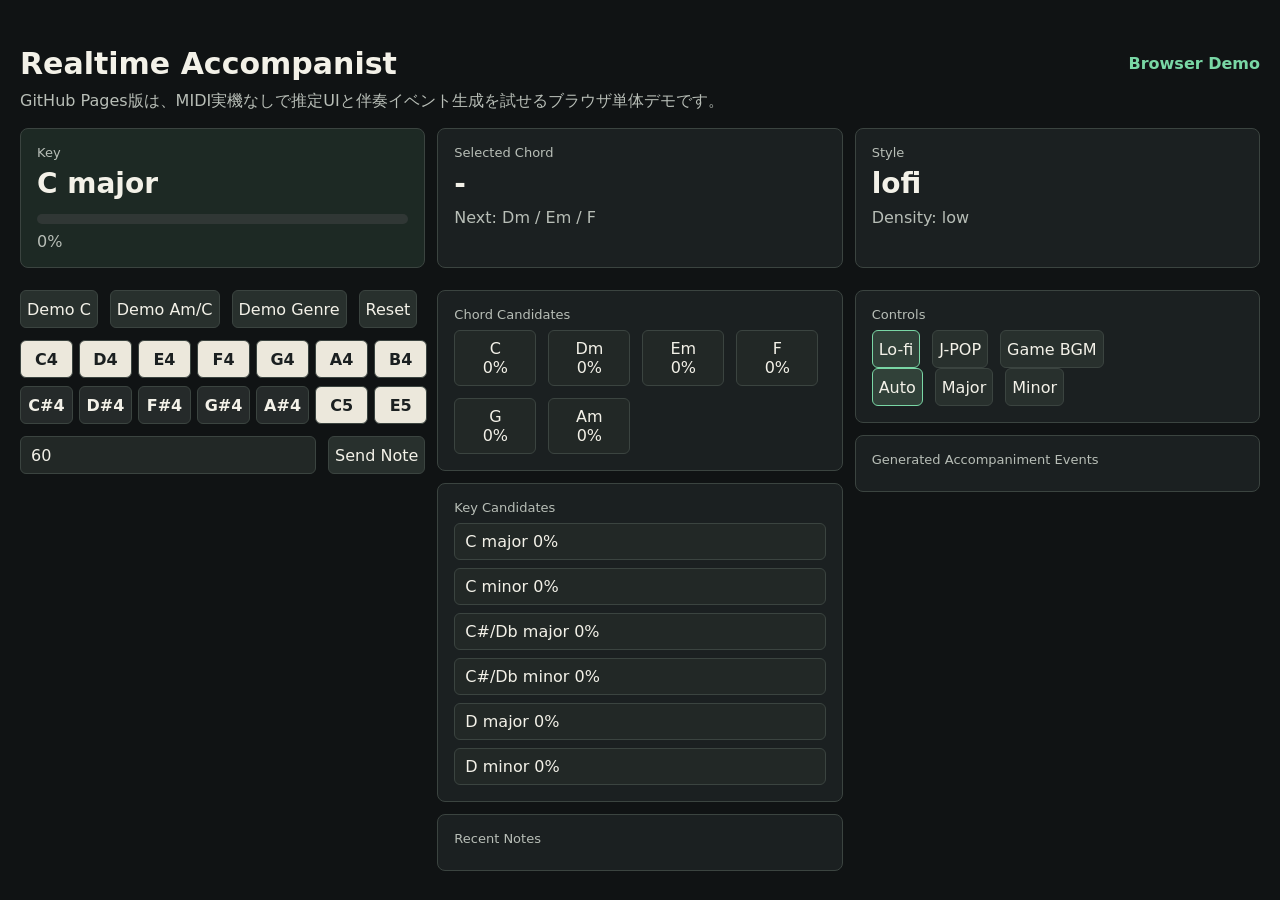
==== site/index.html @ 41ae3988 "Build realtime accompanist MVP with CI and Pages" ====
<!doctype html>
<html lang="en">
  <head>
    <meta charset="utf-8" />
    <meta name="viewport" content="width=device-width, initial-scale=1" />
    <title>Realtime Accompanist Demo</title>
    <link rel="stylesheet" href="./styles.css" />
  </head>
  <body>
    <main class="shell">
      <section class="stage">
        <div class="topline">
          <h1>Realtime Accompanist</h1>
          <div class="status" id="status">Browser Demo</div>
        </div>
        <p class="lede">GitHub Pages版は、MIDI実機なしで推定UIと伴奏イベント生成を試せるブラウザ単体デモです。</p>
        <div class="hero-grid">
          <section class="panel emphasis">
            <span class="label">Key</span>
            <div class="primary" id="primary-key">C major</div>
            <div class="meter"><span id="confidence-bar"></span></div>
            <div class="subtle" id="confidence-text">0%</div>
          </section>
          <section class="panel">
            <span class="label">Selected Chord</span>
            <div class="primary" id="selected-chord">-</div>
            <div class="subtle" id="next-likely">Next: -</div>
          </section>
          <section class="panel">
            <span class="label">Style</span>
            <div class="primary" id="style">lofi</div>
            <div class="subtle" id="density">Density: low</div>
          </section>
        </div>
      </section>

      <section class="workspace">
        <div class="column">
          <div class="toolbar">
            <button data-demo="c-major">Demo C</button>
            <button data-demo="ambiguous">Demo Am/C</button>
            <button data-demo="genre-switch">Demo Genre</button>
            <button id="reset">Reset</button>
          </div>
          <div class="keyboard" id="keyboard"></div>
          <div class="manual">
            <input id="note-input" type="number" min="0" max="127" value="60" />
            <button id="send-note">Send Note</button>
          </div>
        </div>

        <div class="column">
          <section class="panel">
            <span class="label">Chord Candidates</span>
            <div class="chips" id="chords"></div>
          </section>
          <section class="panel">
            <span class="label">Key Candidates</span>
            <div class="list" id="keys"></div>
          </section>
          <section class="panel">
            <span class="label">Recent Notes</span>
            <div class="timeline" id="recent-notes"></div>
          </section>
        </div>

        <div class="column">
          <section class="panel">
            <span class="label">Controls</span>
            <div class="segmented" id="styles">
              <button data-style="lofi">Lo-fi</button>
              <button data-style="jpop">J-POP</button>
              <button data-style="game_bgm">Game BGM</button>
            </div>
            <div class="segmented" id="biases">
              <button data-bias="auto">Auto</button>
              <button data-bias="major">Major</button>
              <button data-bias="minor">Minor</button>
            </div>
          </section>
          <section class="panel">
            <span class="label">Generated Accompaniment Events</span>
            <div class="events" id="events"></div>
          </section>
        </div>
      </section>
    </main>
    <script src="./app.js"></script>
  </body>
</html>
---- site/styles.css ----
:root {
  color-scheme: dark;
  --bg: #101314;
  --panel: #1b2021;
  --panel-2: #222826;
  --text: #f3f1e8;
  --muted: #b8beb7;
  --line: #3b4440;
  --accent: #79d7a5;
  --accent-2: #f0bf64;
}

* {
  box-sizing: border-box;
}

body {
  margin: 0;
  background: var(--bg);
  color: var(--text);
  font-family: Inter, "Segoe UI", system-ui, sans-serif;
}

button,
input {
  font: inherit;
}

button {
  min-height: 38px;
  border: 1px solid var(--line);
  border-radius: 6px;
  background: #28302d;
  color: var(--text);
  cursor: pointer;
}

button:hover,
button.active {
  border-color: var(--accent);
  background: #314139;
}

.shell {
  width: min(1240px, calc(100% - 32px));
  margin: 0 auto;
  padding: 24px 0;
}

.stage {
  padding: 22px 0;
}

.topline,
.hero-grid,
.workspace,
.toolbar,
.manual,
.segmented,
.chips {
  display: flex;
  gap: 12px;
}

.topline {
  align-items: center;
  justify-content: space-between;
}

h1 {
  margin: 0;
  font-size: 30px;
  font-weight: 720;
}

.lede {
  color: var(--muted);
  margin: 10px 0 0;
}

.status {
  color: var(--accent);
  font-weight: 700;
}

.hero-grid {
  margin-top: 16px;
}

.panel {
  width: 100%;
  border: 1px solid var(--line);
  border-radius: 8px;
  background: var(--panel);
  padding: 16px;
}

.emphasis {
  background: #1d2924;
}

.label {
  display: block;
  color: var(--muted);
  font-size: 13px;
  margin-bottom: 8px;
}

.primary {
  font-size: 28px;
  font-weight: 760;
  line-height: 1.15;
}

.subtle {
  color: var(--muted);
  margin-top: 8px;
}

.workspace {
  align-items: flex-start;
}

.column {
  display: grid;
  gap: 12px;
  flex: 1;
  min-width: 0;
}

.keyboard {
  display: grid;
  grid-template-columns: repeat(7, minmax(0, 1fr));
  gap: 8px;
}

.keyboard button {
  aspect-ratio: 1 / 0.72;
  background: #ece8dc;
  color: #1b2021;
  font-weight: 720;
}

.keyboard button.black {
  background: #252a2a;
  color: var(--text);
}

.manual input {
  min-width: 0;
  flex: 1;
  border: 1px solid var(--line);
  border-radius: 6px;
  background: var(--panel-2);
  color: var(--text);
  padding: 0 10px;
}

.chips {
  flex-wrap: wrap;
}

.chip,
.list-row,
.note,
.event-row {
  border: 1px solid var(--line);
  border-radius: 6px;
  background: var(--panel-2);
  padding: 8px 10px;
}

.chip {
  min-width: 82px;
}

.list,
.timeline,
.events {
  display: grid;
  gap: 8px;
}

.timeline {
  grid-template-columns: repeat(auto-fit, minmax(48px, 1fr));
}

.meter {
  width: 100%;
  height: 10px;
  margin-top: 14px;
  border-radius: 999px;
  background: #303735;
  overflow: hidden;
}

.meter span {
  display: block;
  height: 100%;
  width: 0%;
  background: linear-gradient(90deg, var(--accent), var(--accent-2));
}

@media (max-width: 860px) {
  .hero-grid,
  .workspace,
  .topline {
    flex-direction: column;
  }

  h1 {
    font-size: 24px;
  }
}
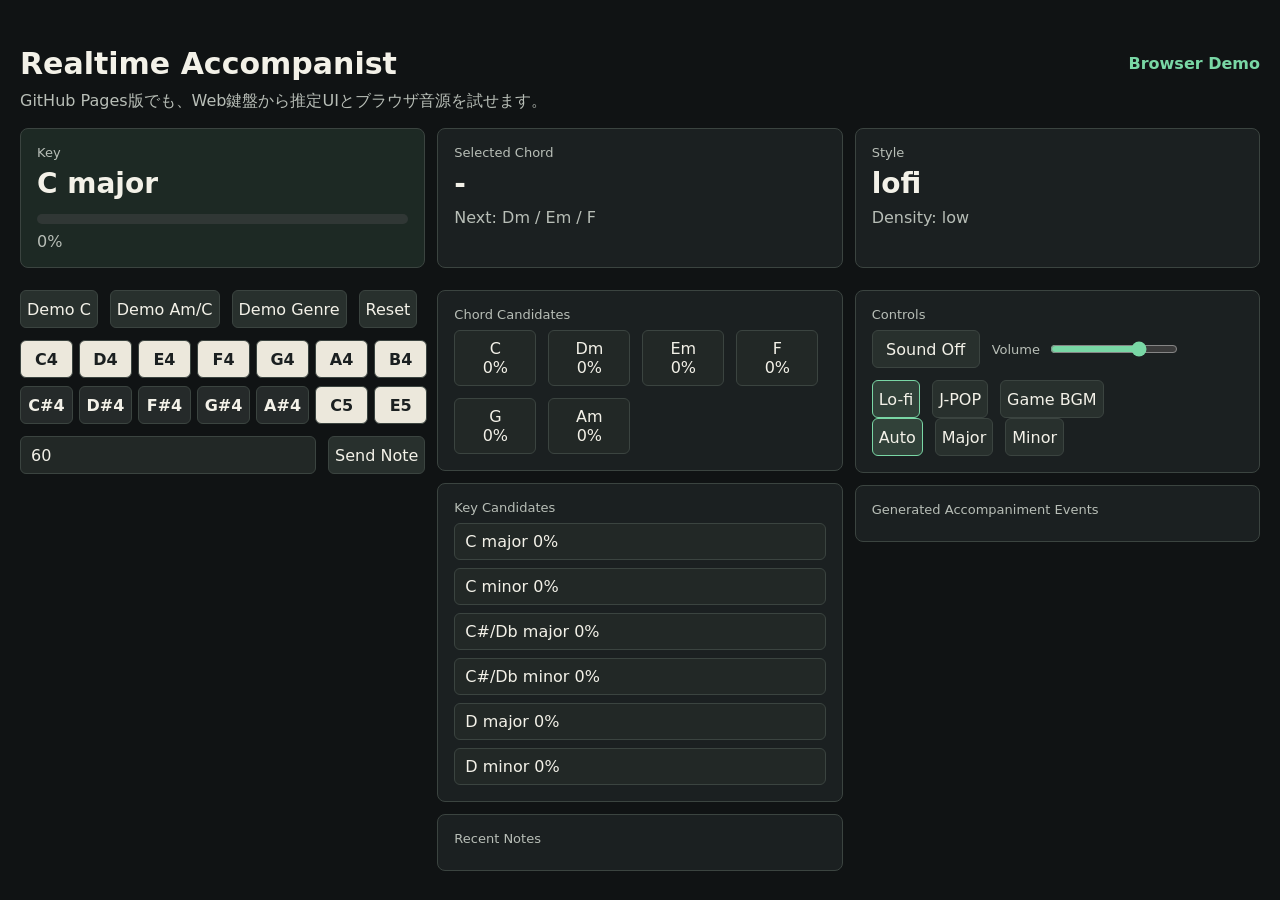
==== commit a31d05e6: "Add browser audio output for web keyboard" ====
--- a/site/index.html
+++ b/site/index.html
@@ -13,7 +13,7 @@
           <h1>Realtime Accompanist</h1>
           <div class="status" id="status">Browser Demo</div>
         </div>
-        <p class="lede">GitHub Pages版は、MIDI実機なしで推定UIと伴奏イベント生成を試せるブラウザ単体デモです。</p>
+        <p class="lede">GitHub Pages版でも、Web鍵盤から推定UIとブラウザ音源を試せます。</p>
         <div class="hero-grid">
           <section class="panel emphasis">
             <span class="label">Key</span>
@@ -67,6 +67,13 @@
         <div class="column">
           <section class="panel">
             <span class="label">Controls</span>
+            <div class="audio-controls">
+              <button id="audio-toggle" aria-pressed="false">Sound Off</button>
+              <label class="volume-control">
+                <span>Volume</span>
+                <input id="volume" type="range" min="0" max="1" step="0.01" value="0.72" />
+              </label>
+            </div>
             <div class="segmented" id="styles">
               <button data-style="lofi">Lo-fi</button>
               <button data-style="jpop">J-POP</button>
@@ -88,4 +95,3 @@
     <script src="./app.js"></script>
   </body>
 </html>
-
--- a/site/styles.css
+++ b/site/styles.css
@@ -56,6 +56,7 @@
 .workspace,
 .toolbar,
 .manual,
+.audio-controls,
 .segmented,
 .chips {
   display: flex;
@@ -146,6 +147,12 @@
   color: var(--text);
 }
 
+.keyboard button.playing {
+  border-color: var(--accent-2);
+  box-shadow: 0 0 0 3px rgb(240 191 100 / 28%);
+  transform: translateY(1px);
+}
+
 .manual input {
   min-width: 0;
   flex: 1;
@@ -154,6 +161,30 @@
   background: var(--panel-2);
   color: var(--text);
   padding: 0 10px;
+}
+
+.audio-controls {
+  align-items: center;
+  flex-wrap: wrap;
+  margin-bottom: 12px;
+}
+
+.audio-controls button {
+  min-width: 108px;
+}
+
+.volume-control {
+  display: flex;
+  align-items: center;
+  gap: 8px;
+  min-width: 180px;
+  color: var(--muted);
+  font-size: 13px;
+}
+
+.volume-control input {
+  width: 128px;
+  accent-color: var(--accent);
 }
 
 .chips {
@@ -212,4 +243,3 @@
     font-size: 24px;
   }
 }
-
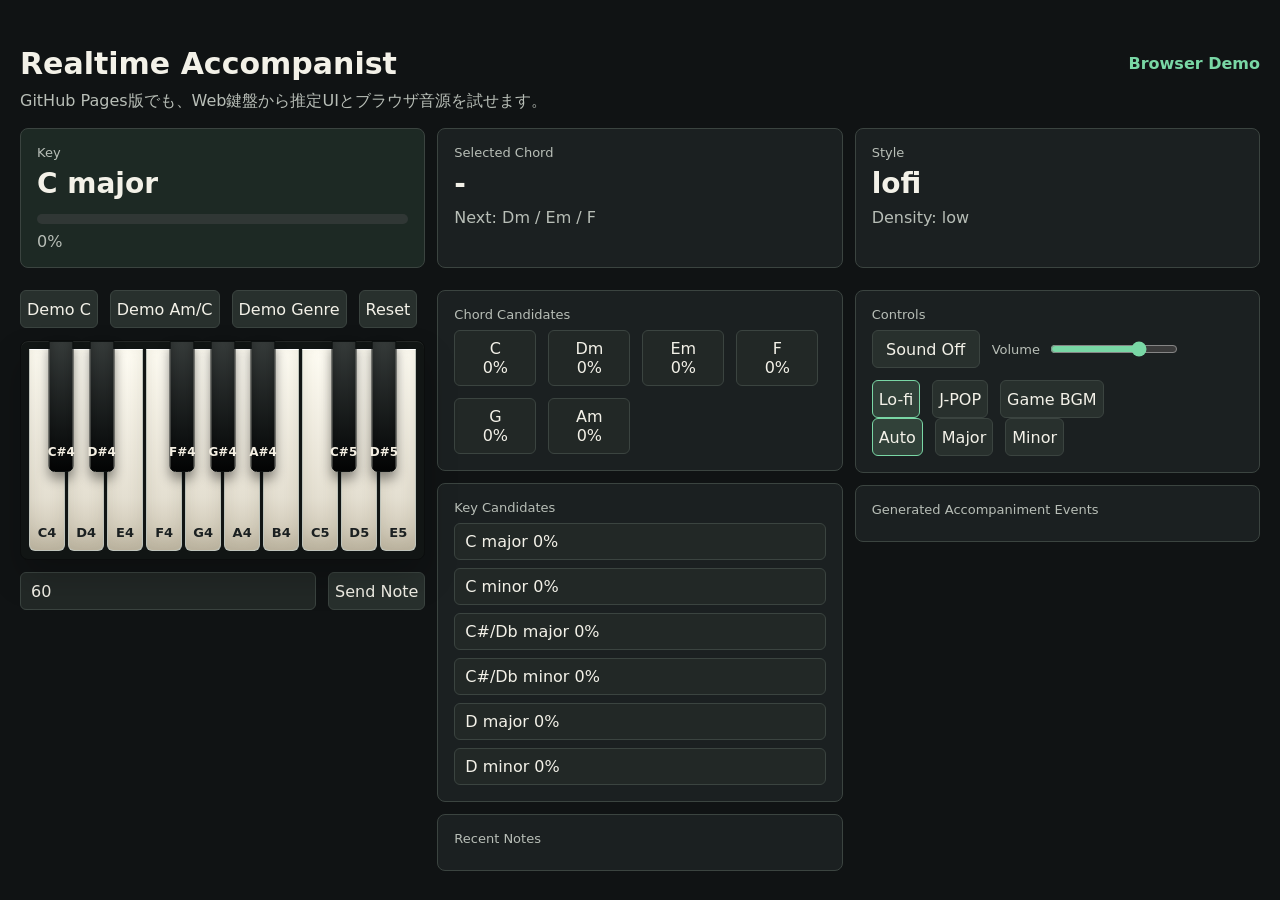
==== commit f696deac: "Make web keyboard look like a piano" ====
--- a/site/index.html
+++ b/site/index.html
@@ -4,7 +4,7 @@
     <meta charset="utf-8" />
     <meta name="viewport" content="width=device-width, initial-scale=1" />
     <title>Realtime Accompanist Demo</title>
-    <link rel="stylesheet" href="./styles.css" />
+    <link rel="stylesheet" href="./styles.css?v=piano-keyboard-20260608" />
   </head>
   <body>
     <main class="shell">
@@ -92,6 +92,6 @@
         </div>
       </section>
     </main>
-    <script src="./app.js"></script>
+    <script src="./app.js?v=piano-keyboard-20260608"></script>
   </body>
 </html>
--- a/site/styles.css
+++ b/site/styles.css
@@ -130,27 +130,87 @@
 }
 
 .keyboard {
+  position: relative;
+  height: clamp(150px, 24vw, 220px);
+  min-width: 0;
+  border: 1px solid #0b0d0d;
+  border-radius: 8px;
+  background: #111514;
+  padding: 8px;
+  box-shadow: inset 0 1px 0 rgb(255 255 255 / 8%), 0 18px 34px rgb(0 0 0 / 20%);
+}
+
+.white-keys {
   display: grid;
-  grid-template-columns: repeat(7, minmax(0, 1fr));
-  gap: 8px;
-}
-
-.keyboard button {
-  aspect-ratio: 1 / 0.72;
-  background: #ece8dc;
+  grid-template-columns: repeat(10, minmax(0, 1fr));
+  height: 100%;
+  gap: 3px;
+}
+
+.black-keys {
+  display: contents;
+}
+
+.keyboard .key {
+  position: relative;
+  min-height: 0;
+  min-width: 0;
+  border-radius: 0 0 6px 6px;
+  font-weight: 720;
+  touch-action: manipulation;
+  transition: transform 90ms ease, box-shadow 90ms ease, border-color 90ms ease, background 90ms ease;
+}
+
+.keyboard .key span {
+  position: absolute;
+  left: 50%;
+  bottom: 10px;
+  transform: translateX(-50%);
+  font-size: clamp(11px, 1.5vw, 13px);
+}
+
+.keyboard .key.white {
+  height: 100%;
+  border: 1px solid #bfc4bb;
+  border-top-color: #ffffff;
+  background: linear-gradient(180deg, #fffdf4 0%, #e5e0d2 74%, #c9c1ae 100%);
   color: #1b2021;
-  font-weight: 720;
-}
-
-.keyboard button.black {
-  background: #252a2a;
-  color: var(--text);
-}
-
-.keyboard button.playing {
+  box-shadow: inset 0 -10px 18px rgb(72 58 34 / 13%);
+}
+
+.keyboard .key.black {
+  position: absolute;
+  top: 0;
+  left: calc(var(--left) * 1%);
+  z-index: 2;
+  width: min(6.2%, 38px);
+  height: 60%;
+  pointer-events: auto;
+  transform: translateX(-50%);
+  border: 1px solid #0d1111;
+  background: linear-gradient(180deg, #363b3a 0%, #101313 74%, #050606 100%);
+  color: #f4efe2;
+  box-shadow: 0 7px 12px rgb(0 0 0 / 42%), inset 0 -8px 12px rgb(0 0 0 / 32%);
+}
+
+.keyboard .key.black span {
+  bottom: 12px;
+  font-size: clamp(10px, 1.25vw, 12px);
+}
+
+.keyboard .key.playing {
   border-color: var(--accent-2);
   box-shadow: 0 0 0 3px rgb(240 191 100 / 28%);
-  transform: translateY(1px);
+}
+
+.keyboard .key.white.playing {
+  background: linear-gradient(180deg, #fff6d3 0%, #f0d590 74%, #d9b85b 100%);
+  transform: translateY(2px);
+}
+
+.keyboard .key.black.playing {
+  background: linear-gradient(180deg, #61512d 0%, #2d281c 78%, #10100d 100%);
+  transform: translateX(-50%) translateY(2px);
 }
 
 .manual input {
